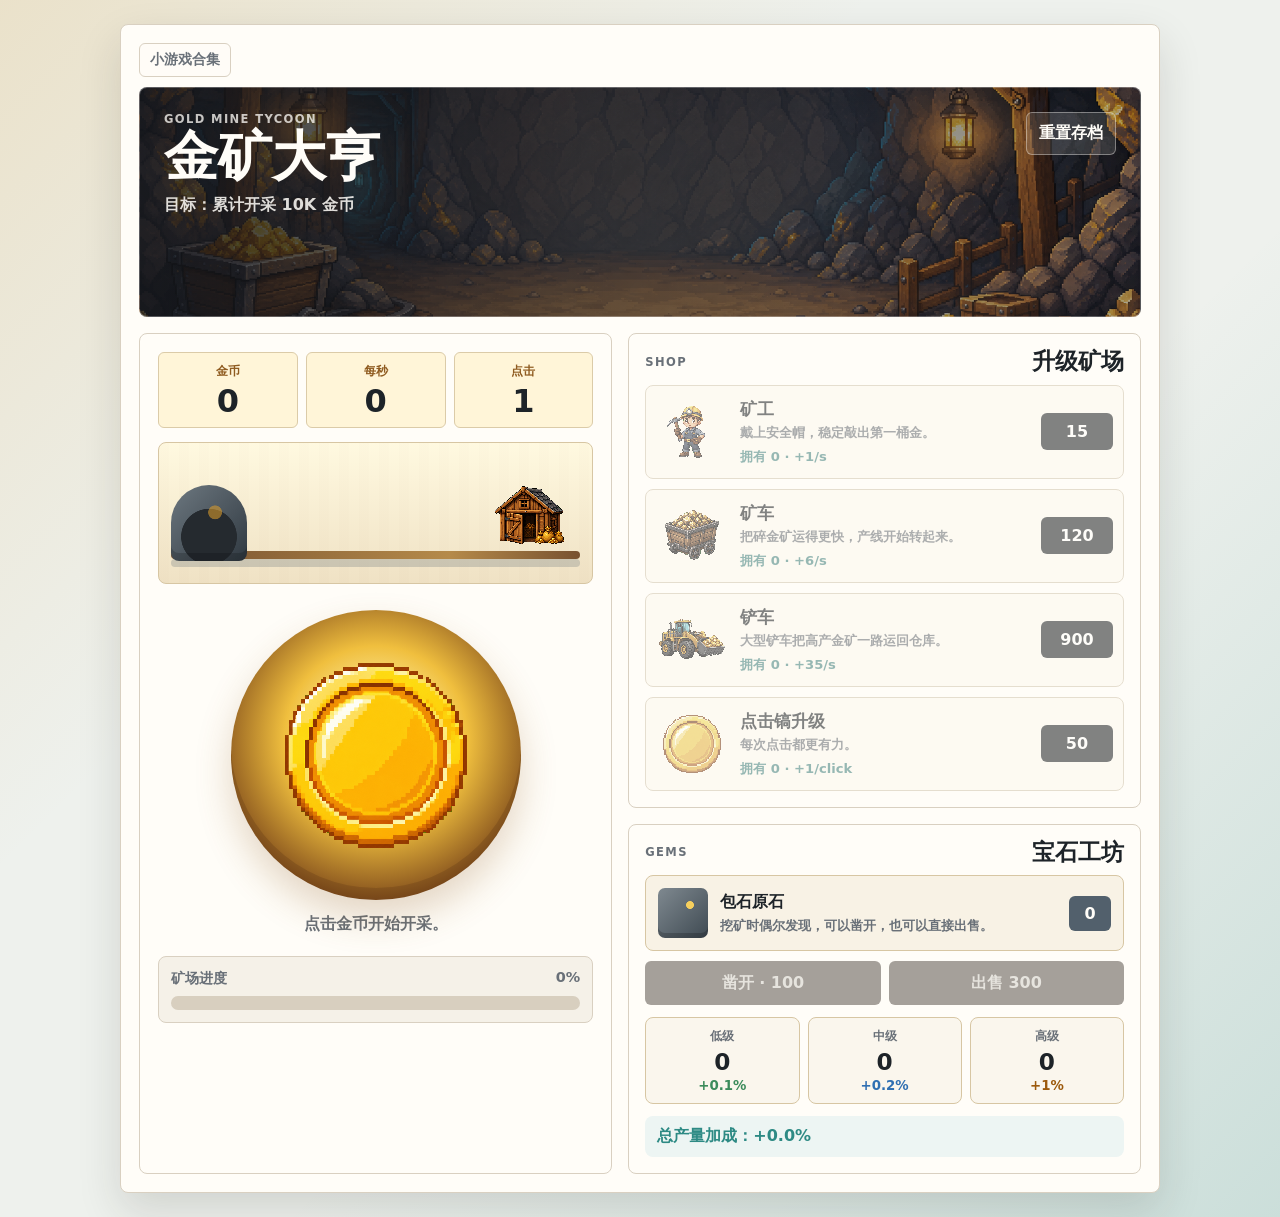
==== gold.html @ a0cbf76b "Prepare static mini games for Vercel deployment" ====
<!doctype html>
<html lang="zh-CN">
  <head>
    <meta charset="utf-8">
    <meta name="viewport" content="width=device-width, initial-scale=1">
    <title>金矿大亨</title>
    <link rel="stylesheet" href="styles.css">
  </head>
  <body class="gold-page">
    <main class="gold-app">
      <nav class="mini-nav gold-nav" aria-label="页面导航">
        <a href="index.html">小游戏合集</a>
      </nav>

      <section class="gold-hero" aria-label="金矿大亨">
        <div>
          <p class="eyebrow">GOLD MINE TYCOON</p>
          <h1>金矿大亨</h1>
          <p id="goalText" class="gold-goal">目标：累计开采 10,000 金币</p>
        </div>
        <button id="resetSave" class="reset-save" type="button">重置存档</button>
      </section>

      <section class="gold-layout">
        <section class="mine-panel" aria-label="开采区">
          <div class="resource-strip">
            <div class="resource">
              <span>金币</span>
              <strong id="goldAmount">0</strong>
            </div>
            <div class="resource">
              <span>每秒</span>
              <strong id="gpsAmount">0</strong>
            </div>
            <div class="resource">
              <span>点击</span>
              <strong id="clickPower">1</strong>
            </div>
          </div>

          <div class="mine-stage" aria-label="矿场运输动画">
            <div class="stage-cave" aria-hidden="true"></div>
            <div id="stageUnits" class="stage-units" aria-hidden="true"></div>
            <img class="stage-warehouse" src="assets/gold/warehouse.png" alt="">
          </div>

          <button id="coinButton" class="coin-button" type="button" aria-label="开采金币">
            <img src="assets/gold/gold-coin.png" alt="">
          </button>
          <p id="mineMessage" class="mine-message" role="status">点击金币开始开采。</p>

          <div class="progress-wrap" aria-label="目标进度">
            <div class="progress-label">
              <span>矿场进度</span>
              <strong id="progressText">0%</strong>
            </div>
            <div class="progress-track">
              <span id="progressBar"></span>
            </div>
          </div>
        </section>

        <aside class="side-panels">
          <section class="shop-panel" aria-label="商店">
            <div class="shop-heading">
              <p class="eyebrow">SHOP</p>
              <h2>升级矿场</h2>
            </div>
            <div id="shopList" class="shop-list"></div>
          </section>

          <section class="gem-panel" aria-label="宝石工坊">
            <div class="shop-heading">
              <p class="eyebrow">GEMS</p>
              <h2>宝石工坊</h2>
            </div>

            <div class="rough-row">
              <span class="rough-icon" aria-hidden="true"></span>
              <div>
                <strong>包石原石</strong>
                <small>挖矿时偶尔发现，可以凿开，也可以直接出售。</small>
              </div>
              <b id="roughStoneCount">0</b>
            </div>

            <div class="gem-actions">
              <button id="chiselStone" type="button">凿开 · <span id="chiselCost">100</span></button>
              <button id="sellStone" type="button">出售 300</button>
            </div>

            <div class="gem-stats">
              <div class="gem-stat low">
                <span>低级</span>
                <strong id="lowGemCount">0</strong>
                <small>+0.1%</small>
              </div>
              <div class="gem-stat mid">
                <span>中级</span>
                <strong id="midGemCount">0</strong>
                <small>+0.2%</small>
              </div>
              <div class="gem-stat high">
                <span>高级</span>
                <strong id="highGemCount">0</strong>
                <small>+1%</small>
              </div>
            </div>

            <p class="gem-bonus">总产量加成：<strong id="gemBonusText">+0%</strong></p>
          </section>
        </aside>
      </section>
    </main>

    <script src="gold.js"></script>
  </body>
</html>
---- styles.css ----
:root {
  color-scheme: light;
  --bg: #f4f1ea;
  --ink: #1d2328;
  --muted: #697078;
  --panel: #fffdf8;
  --line: #d9d0c1;
  --tile: #7e9f90;
  --tile-hover: #8fb4a3;
  --open: #ebe3d5;
  --accent: #d85542;
  --gold: #d99b2b;
  --gold-deep: #8f5b20;
  --stone: #52606c;
  --teal: #2d8a84;
  --wood: #7a4e2a;
  --shadow: 0 18px 44px rgba(38, 35, 29, 0.14);
}

* {
  box-sizing: border-box;
}

body {
  min-height: 100vh;
  margin: 0;
  display: grid;
  place-items: center;
  padding: 24px;
  background:
    linear-gradient(135deg, rgba(126, 159, 144, 0.18), transparent 34%),
    linear-gradient(315deg, rgba(216, 85, 66, 0.12), transparent 38%),
    var(--bg);
  color: var(--ink);
  font-family: Inter, "Segoe UI", system-ui, -apple-system, sans-serif;
}

a {
  color: inherit;
  text-decoration: none;
}

button {
  border: 0;
  border-radius: 6px;
  cursor: pointer;
  color: var(--ink);
  font: inherit;
  font-weight: 800;
}

button:disabled {
  cursor: not-allowed;
}

.home-shell,
.app,
.gold-app {
  border: 1px solid var(--line);
  border-radius: 8px;
  background: var(--panel);
  box-shadow: var(--shadow);
}

.home-shell {
  width: min(94vw, 880px);
  padding: 28px;
}

.home-hero {
  margin-bottom: 22px;
}

.home-copy {
  max-width: 560px;
  margin: 12px 0 0;
  color: var(--muted);
  font-weight: 700;
}

.game-grid {
  display: grid;
  grid-template-columns: repeat(2, minmax(0, 1fr));
  gap: 14px;
}

.game-card {
  display: flex;
  align-items: center;
  gap: 14px;
  min-height: 128px;
  padding: 18px;
  border: 1px solid var(--line);
  border-radius: 8px;
  background: #faf6ed;
  transition: transform 160ms ease, border-color 160ms ease, box-shadow 160ms ease;
}

.game-card:hover {
  transform: translateY(-2px);
  border-color: rgba(29, 35, 40, 0.34);
  box-shadow: 0 12px 28px rgba(38, 35, 29, 0.12);
}

.game-card strong {
  display: block;
  font-size: 1.35rem;
}

.game-card small {
  display: block;
  margin-top: 6px;
  color: var(--muted);
  font-weight: 700;
}

.game-mark {
  display: grid;
  place-items: center;
  width: 48px;
  height: 48px;
  border-radius: 8px;
  color: #fffdf8;
  font-size: 1.3rem;
  flex: 0 0 auto;
}

.mines-card .game-mark {
  background: var(--tile);
}

.gold-card .game-mark {
  background: var(--gold);
}

.app {
  width: min(94vw, 560px);
  padding: 22px;
}

.mini-nav {
  margin-bottom: 14px;
}

.mini-nav a {
  display: inline-flex;
  align-items: center;
  min-height: 34px;
  padding: 7px 10px;
  border: 1px solid var(--line);
  border-radius: 6px;
  color: var(--muted);
  font-size: 0.86rem;
  font-weight: 800;
  background: rgba(255, 253, 248, 0.78);
}

.topbar,
.controls,
.stats,
.levels {
  display: flex;
  align-items: center;
}

.topbar {
  justify-content: space-between;
  gap: 16px;
}

.eyebrow {
  margin: 0 0 4px;
  color: var(--muted);
  font-size: 0.72rem;
  font-weight: 800;
  letter-spacing: 0.12em;
}

h1,
h2 {
  margin: 0;
  line-height: 0.98;
}

h1 {
  font-size: clamp(2rem, 8vw, 3.4rem);
}

h2 {
  font-size: 1.45rem;
}

.stats {
  gap: 8px;
}

.stat {
  min-width: 72px;
  padding: 10px 12px;
  border: 1px solid var(--line);
  border-radius: 6px;
  text-align: center;
  background: #faf6ed;
}

.stat-label {
  display: block;
  color: var(--muted);
  font-size: 0.74rem;
  font-weight: 700;
}

.stat strong {
  display: block;
  margin-top: 3px;
  font-size: 1.42rem;
  line-height: 1;
  font-variant-numeric: tabular-nums;
}

.controls {
  justify-content: space-between;
  gap: 12px;
  margin-top: 18px;
}

.levels {
  gap: 6px;
  padding: 4px;
  border: 1px solid var(--line);
  border-radius: 8px;
  background: #f1eadf;
}

.level {
  min-width: 64px;
  padding: 9px 12px;
  background: transparent;
}

.level.is-active {
  background: var(--ink);
  color: #fffdf8;
}

.new-game {
  width: 46px;
  height: 46px;
  border: 1px solid var(--line);
  background: #fff9ed;
  font-size: 1.5rem;
  line-height: 1;
}

.message {
  min-height: 24px;
  margin: 16px 0 14px;
  color: var(--muted);
  font-weight: 700;
}

.board {
  --size: 9;
  display: grid;
  grid-template-columns: repeat(var(--size), minmax(0, 1fr));
  gap: 5px;
  width: 100%;
  aspect-ratio: 1;
  padding: 8px;
  border: 1px solid var(--line);
  border-radius: 8px;
  background: #d8cfbf;
  touch-action: manipulation;
}

.cell {
  display: grid;
  place-items: center;
  min-width: 0;
  aspect-ratio: 1;
  border-radius: 5px;
  background: var(--tile);
  box-shadow: inset 0 -3px rgba(0, 0, 0, 0.12);
  color: #fffdf8;
  font-size: clamp(0.78rem, 4.3vw, 1.45rem);
  font-weight: 900;
  line-height: 1;
  user-select: none;
}

.cell:hover {
  background: var(--tile-hover);
}

.cell.is-open {
  background: var(--open);
  box-shadow: inset 0 0 0 1px rgba(79, 66, 52, 0.12);
}

.cell.is-flagged {
  color: #fff7d7;
}

.cell.is-mine {
  background: var(--accent);
}

.cell[data-neighbor="1"] {
  color: #2f6fb2;
}

.cell[data-neighbor="2"] {
  color: #3b8b5b;
}

.cell[data-neighbor="3"] {
  color: #c43d32;
}

.cell[data-neighbor="4"],
.cell[data-neighbor="5"],
.cell[data-neighbor="6"],
.cell[data-neighbor="7"],
.cell[data-neighbor="8"] {
  color: #7a4ea3;
}

.gold-page {
  place-items: start center;
  background:
    linear-gradient(135deg, rgba(217, 155, 43, 0.18), transparent 35%),
    linear-gradient(315deg, rgba(45, 138, 132, 0.18), transparent 40%),
    #eef1ed;
}

.gold-app {
  width: min(96vw, 1040px);
  padding: 18px;
}

.gold-nav {
  position: relative;
  z-index: 2;
  margin-bottom: 10px;
}

.gold-hero {
  min-height: 230px;
  display: flex;
  align-items: flex-start;
  justify-content: space-between;
  gap: 18px;
  padding: 24px;
  border: 1px solid rgba(255, 255, 255, 0.28);
  border-radius: 8px;
  background:
    linear-gradient(90deg, rgba(22, 24, 28, 0.82), rgba(22, 24, 28, 0.34)),
    url("assets/gold/gold-mine-bg.png") center / cover;
  color: #fffdf8;
}

.gold-hero .eyebrow {
  color: rgba(255, 253, 248, 0.76);
}

.gold-goal {
  max-width: 420px;
  margin: 12px 0 0;
  color: rgba(255, 253, 248, 0.86);
  font-weight: 800;
}

.gold-goal.is-complete {
  color: #ffd86e;
}

.reset-save {
  flex: 0 0 auto;
  padding: 10px 12px;
  border: 1px solid rgba(255, 253, 248, 0.38);
  background: rgba(255, 253, 248, 0.13);
  color: #fffdf8;
}

.gold-layout {
  display: grid;
  grid-template-columns: minmax(0, 0.96fr) minmax(320px, 1.04fr);
  gap: 16px;
  margin-top: 16px;
}

.mine-panel,
.shop-panel {
  border: 1px solid var(--line);
  border-radius: 8px;
  background: #fffdf8;
}

.mine-panel {
  padding: 18px;
  text-align: center;
}

.resource-strip {
  display: grid;
  grid-template-columns: repeat(3, minmax(0, 1fr));
  gap: 8px;
}

.resource {
  min-width: 0;
  padding: 10px 8px;
  border: 1px solid #dbcba8;
  border-radius: 6px;
  background: #fff5d8;
}

.resource span {
  display: block;
  color: var(--gold-deep);
  font-size: 0.78rem;
  font-weight: 900;
}

.resource strong {
  display: block;
  margin-top: 5px;
  font-size: clamp(1.25rem, 4vw, 2rem);
  line-height: 1;
  font-variant-numeric: tabular-nums;
}

.mine-stage {
  position: relative;
  height: 142px;
  margin: 14px 0 8px;
  overflow: hidden;
  border: 1px solid #d7c6a3;
  border-radius: 8px;
  background:
    linear-gradient(180deg, rgba(255, 248, 220, 0.86), rgba(237, 221, 188, 0.86)),
    repeating-linear-gradient(90deg, rgba(122, 78, 42, 0.08) 0 10px, transparent 10px 20px);
}

.mine-stage::before {
  content: "";
  position: absolute;
  left: 12px;
  right: 12px;
  bottom: 24px;
  height: 8px;
  border-radius: 999px;
  background: linear-gradient(90deg, #785230, #b58a4a 68%, #785230);
  box-shadow: 0 8px 0 rgba(82, 96, 108, 0.24);
}

.stage-cave {
  position: absolute;
  left: 12px;
  bottom: 22px;
  width: 76px;
  height: 76px;
  border-radius: 50% 50% 8px 8px;
  background:
    radial-gradient(circle at 58% 36%, rgba(217, 155, 43, 0.58) 0 10%, transparent 11%),
    radial-gradient(circle at 50% 68%, #252a2f 0 43%, transparent 44%),
    linear-gradient(135deg, #6d7880, #303941);
  box-shadow: inset 0 -8px rgba(0, 0, 0, 0.18);
}

.stage-warehouse {
  position: absolute;
  right: 6px;
  bottom: 20px;
  width: 116px;
  height: 92px;
  object-fit: contain;
  image-rendering: pixelated;
  pointer-events: none;
  z-index: 2;
}

.stage-units {
  position: absolute;
  inset: 0;
  z-index: 3;
  pointer-events: none;
}

.stage-unit {
  --lane: 0;
  --delay: 0s;
  --duration: 8s;
  position: absolute;
  left: -78px;
  bottom: calc(30px + var(--lane) * 18px);
  width: 58px;
  height: 58px;
  object-fit: contain;
  image-rendering: pixelated;
  animation: carry-gold var(--duration) linear infinite;
  animation-delay: var(--delay);
}

.stage-unit.cart {
  width: 72px;
  height: 58px;
  bottom: calc(24px + var(--lane) * 18px);
}

.stage-unit.loader {
  width: 92px;
  height: 72px;
  bottom: calc(18px + var(--lane) * 18px);
}

@keyframes carry-gold {
  0% {
    transform: translateX(0) translateY(0);
    opacity: 0;
  }
  8% {
    opacity: 1;
  }
  50% {
    transform: translateX(calc(min(96vw, 1040px) * 0.28)) translateY(-4px);
  }
  88% {
    opacity: 1;
  }
  100% {
    transform: translateX(410px) translateY(0);
    opacity: 0;
  }
}

.coin-button {
  position: relative;
  width: min(78vw, 290px);
  aspect-ratio: 1;
  margin: 26px auto 14px;
  display: grid;
  place-items: center;
  border-radius: 50%;
  background: radial-gradient(circle at 50% 44%, #fff7b9 0 12%, #f0bf3e 42%, #84501d 74%);
  box-shadow:
    inset 0 -12px rgba(78, 44, 17, 0.22),
    0 18px 36px rgba(143, 91, 32, 0.24);
  transition: transform 100ms ease;
}

.coin-button:hover {
  transform: translateY(-2px);
}

.coin-button:active,
.coin-button.is-popping {
  transform: scale(0.96);
}

.coin-button img {
  width: 82%;
  height: 82%;
  object-fit: contain;
  image-rendering: pixelated;
  pointer-events: none;
}

.click-burst {
  position: absolute;
  left: 50%;
  top: 16%;
  translate: -50% 0;
  z-index: 4;
  color: #fff8c9;
  text-shadow: 0 2px 0 #8f5b20, 0 0 12px rgba(217, 155, 43, 0.65);
  font-size: clamp(1.1rem, 5vw, 1.7rem);
  font-weight: 1000;
  pointer-events: none;
  animation: float-score 720ms ease-out forwards;
}

.nugget-particle {
  --x: 0px;
  --y: -72px;
  position: absolute;
  left: 50%;
  top: 48%;
  width: 24px;
  height: 24px;
  z-index: 3;
  object-fit: contain;
  image-rendering: pixelated;
  pointer-events: none;
  animation: nugget-pop 760ms ease-out forwards;
}

@keyframes float-score {
  from {
    opacity: 0;
    transform: translateY(8px) scale(0.84);
  }
  20% {
    opacity: 1;
  }
  to {
    opacity: 0;
    transform: translateY(-54px) scale(1.05);
  }
}

@keyframes nugget-pop {
  from {
    opacity: 1;
    transform: translate(-50%, -50%) scale(0.55) rotate(0deg);
  }
  to {
    opacity: 0;
    transform: translate(calc(-50% + var(--x)), calc(-50% + var(--y))) scale(1.08) rotate(130deg);
  }
}

.mine-message {
  min-height: 24px;
  margin: 0 0 18px;
  color: var(--muted);
  font-weight: 900;
}

.progress-wrap {
  padding: 12px;
  border: 1px solid var(--line);
  border-radius: 8px;
  background: #f5f1e8;
}

.progress-label {
  display: flex;
  justify-content: space-between;
  gap: 10px;
  margin-bottom: 8px;
  color: var(--muted);
  font-size: 0.9rem;
  font-weight: 900;
}

.progress-track {
  height: 14px;
  overflow: hidden;
  border-radius: 999px;
  background: #d8cfbf;
}

.progress-track span {
  display: block;
  width: 0%;
  height: 100%;
  border-radius: inherit;
  background: linear-gradient(90deg, var(--teal), var(--gold));
  transition: width 180ms ease;
}

.side-panels {
  display: grid;
  gap: 16px;
}

.shop-panel,
.gem-panel {
  padding: 16px;
}

.shop-heading {
  display: flex;
  justify-content: space-between;
  align-items: end;
  gap: 10px;
  margin-bottom: 12px;
}

.shop-list {
  display: grid;
  gap: 10px;
}

.shop-card {
  display: grid;
  grid-template-columns: 72px minmax(0, 1fr) auto;
  align-items: center;
  gap: 12px;
  width: 100%;
  min-height: 92px;
  padding: 10px;
  border: 1px solid #d7c6a3;
  border-radius: 8px;
  background: #fff8e8;
  text-align: left;
  transition: transform 140ms ease, border-color 140ms ease, background 140ms ease;
}

.shop-card:not(:disabled):hover {
  transform: translateY(-1px);
  border-color: var(--gold);
  background: #fff2cf;
}

.shop-card:disabled {
  opacity: 0.56;
  filter: grayscale(0.35);
}

.shop-card img {
  width: 72px;
  height: 72px;
  object-fit: contain;
  image-rendering: pixelated;
}

.shop-copy {
  min-width: 0;
}

.shop-copy strong,
.shop-copy small,
.shop-copy em {
  display: block;
}

.shop-copy strong {
  font-size: 1.05rem;
}

.shop-copy small {
  margin-top: 3px;
  color: var(--muted);
  font-weight: 700;
}

.shop-copy em {
  margin-top: 6px;
  color: var(--teal);
  font-size: 0.82rem;
  font-style: normal;
  font-weight: 900;
}

.shop-cost {
  min-width: 72px;
  padding: 9px 10px;
  border-radius: 6px;
  background: var(--ink);
  color: #fffdf8;
  text-align: center;
  font-variant-numeric: tabular-nums;
}

.gem-panel {
  border: 1px solid var(--line);
  border-radius: 8px;
  background: #fffdf8;
}

.rough-row {
  display: grid;
  grid-template-columns: 50px minmax(0, 1fr) auto;
  align-items: center;
  gap: 12px;
  padding: 12px;
  border: 1px solid #d7c6a3;
  border-radius: 8px;
  background: #f8f2e5;
}

.rough-icon {
  width: 50px;
  aspect-ratio: 1;
  border-radius: 7px;
  background:
    radial-gradient(circle at 64% 34%, #f6cf5d 0 8%, transparent 9%),
    linear-gradient(135deg, #7f8990, #3f4a52);
  box-shadow: inset 0 -5px rgba(0, 0, 0, 0.2);
}

.rough-row strong,
.rough-row small {
  display: block;
}

.rough-row small {
  margin-top: 4px;
  color: var(--muted);
  font-weight: 700;
}

.rough-row b {
  min-width: 42px;
  padding: 8px 10px;
  border-radius: 6px;
  background: var(--stone);
  color: #fffdf8;
  text-align: center;
  font-variant-numeric: tabular-nums;
}

.gem-actions {
  display: grid;
  grid-template-columns: repeat(2, minmax(0, 1fr));
  gap: 8px;
  margin-top: 10px;
}

.gem-actions button {
  min-height: 44px;
  padding: 10px;
  background: var(--ink);
  color: #fffdf8;
}

.gem-actions button:nth-child(2) {
  background: var(--gold-deep);
}

.gem-actions button:disabled {
  background: #a5a09a;
  color: rgba(255, 253, 248, 0.72);
}

.gem-stats {
  display: grid;
  grid-template-columns: repeat(3, minmax(0, 1fr));
  gap: 8px;
  margin-top: 12px;
}

.gem-stat {
  min-width: 0;
  padding: 10px 8px;
  border-radius: 8px;
  text-align: center;
  border: 1px solid #d7c6a3;
  background: #faf6ed;
}

.gem-stat span,
.gem-stat strong,
.gem-stat small {
  display: block;
}

.gem-stat span {
  color: var(--muted);
  font-size: 0.78rem;
  font-weight: 900;
}

.gem-stat strong {
  margin-top: 5px;
  font-size: 1.45rem;
  line-height: 1;
  font-variant-numeric: tabular-nums;
}

.gem-stat small {
  margin-top: 4px;
  font-weight: 900;
}

.gem-stat.low small {
  color: #3b8b5b;
}

.gem-stat.mid small {
  color: #2f6fb2;
}

.gem-stat.high small {
  color: #9c5a0d;
}

.gem-bonus {
  margin: 12px 0 0;
  padding: 10px 12px;
  border-radius: 8px;
  background: #edf5f3;
  color: var(--teal);
  font-weight: 900;
}

@media (max-width: 760px) {
  body {
    padding: 12px;
  }

  .home-shell,
  .app,
  .gold-app {
    padding: 16px;
  }

  .game-grid,
  .gold-layout {
    grid-template-columns: 1fr;
  }

  .game-card {
    min-height: 104px;
  }

  .topbar {
    align-items: flex-start;
  }

  .stats {
    flex-direction: column;
  }

  .stat {
    min-width: 64px;
    padding: 8px 10px;
  }

  .controls {
    align-items: stretch;
  }

  .levels {
    flex: 1;
  }

  .level {
    min-width: 0;
    flex: 1;
    padding-inline: 6px;
  }

  .board {
    gap: 4px;
    padding: 6px;
  }

  .mine-stage {
    height: 112px;
  }

  .stage-cave {
    width: 58px;
    height: 58px;
  }

  .stage-warehouse {
    width: 86px;
    height: 72px;
  }

  .stage-unit {
    width: 46px;
    height: 46px;
  }

  .stage-unit.cart {
    width: 58px;
    height: 46px;
  }

  .stage-unit.loader {
    width: 72px;
    height: 56px;
  }

  @keyframes carry-gold {
    0% {
      transform: translateX(0) translateY(0);
      opacity: 0;
    }
    8% {
      opacity: 1;
    }
    88% {
      opacity: 1;
    }
    100% {
      transform: translateX(74vw) translateY(0);
      opacity: 0;
    }
  }

  .gold-hero {
    min-height: 260px;
    flex-direction: column;
    justify-content: space-between;
    padding: 18px;
  }

  .reset-save {
    align-self: flex-start;
  }

  .shop-card {
    grid-template-columns: 58px minmax(0, 1fr);
  }

  .shop-card img {
    width: 58px;
    height: 58px;
  }

  .shop-cost {
    grid-column: 2;
    justify-self: start;
    min-width: 92px;
  }
}

@media (prefers-reduced-motion: reduce) {
  .stage-unit {
    animation: none;
    opacity: 1;
    transform: translateX(145px);
  }

  .coin-button,
  .shop-card,
  .game-card,
  .progress-track span {
    transition: none;
  }

  .click-burst,
  .nugget-particle {
    animation-duration: 1ms;
  }
}
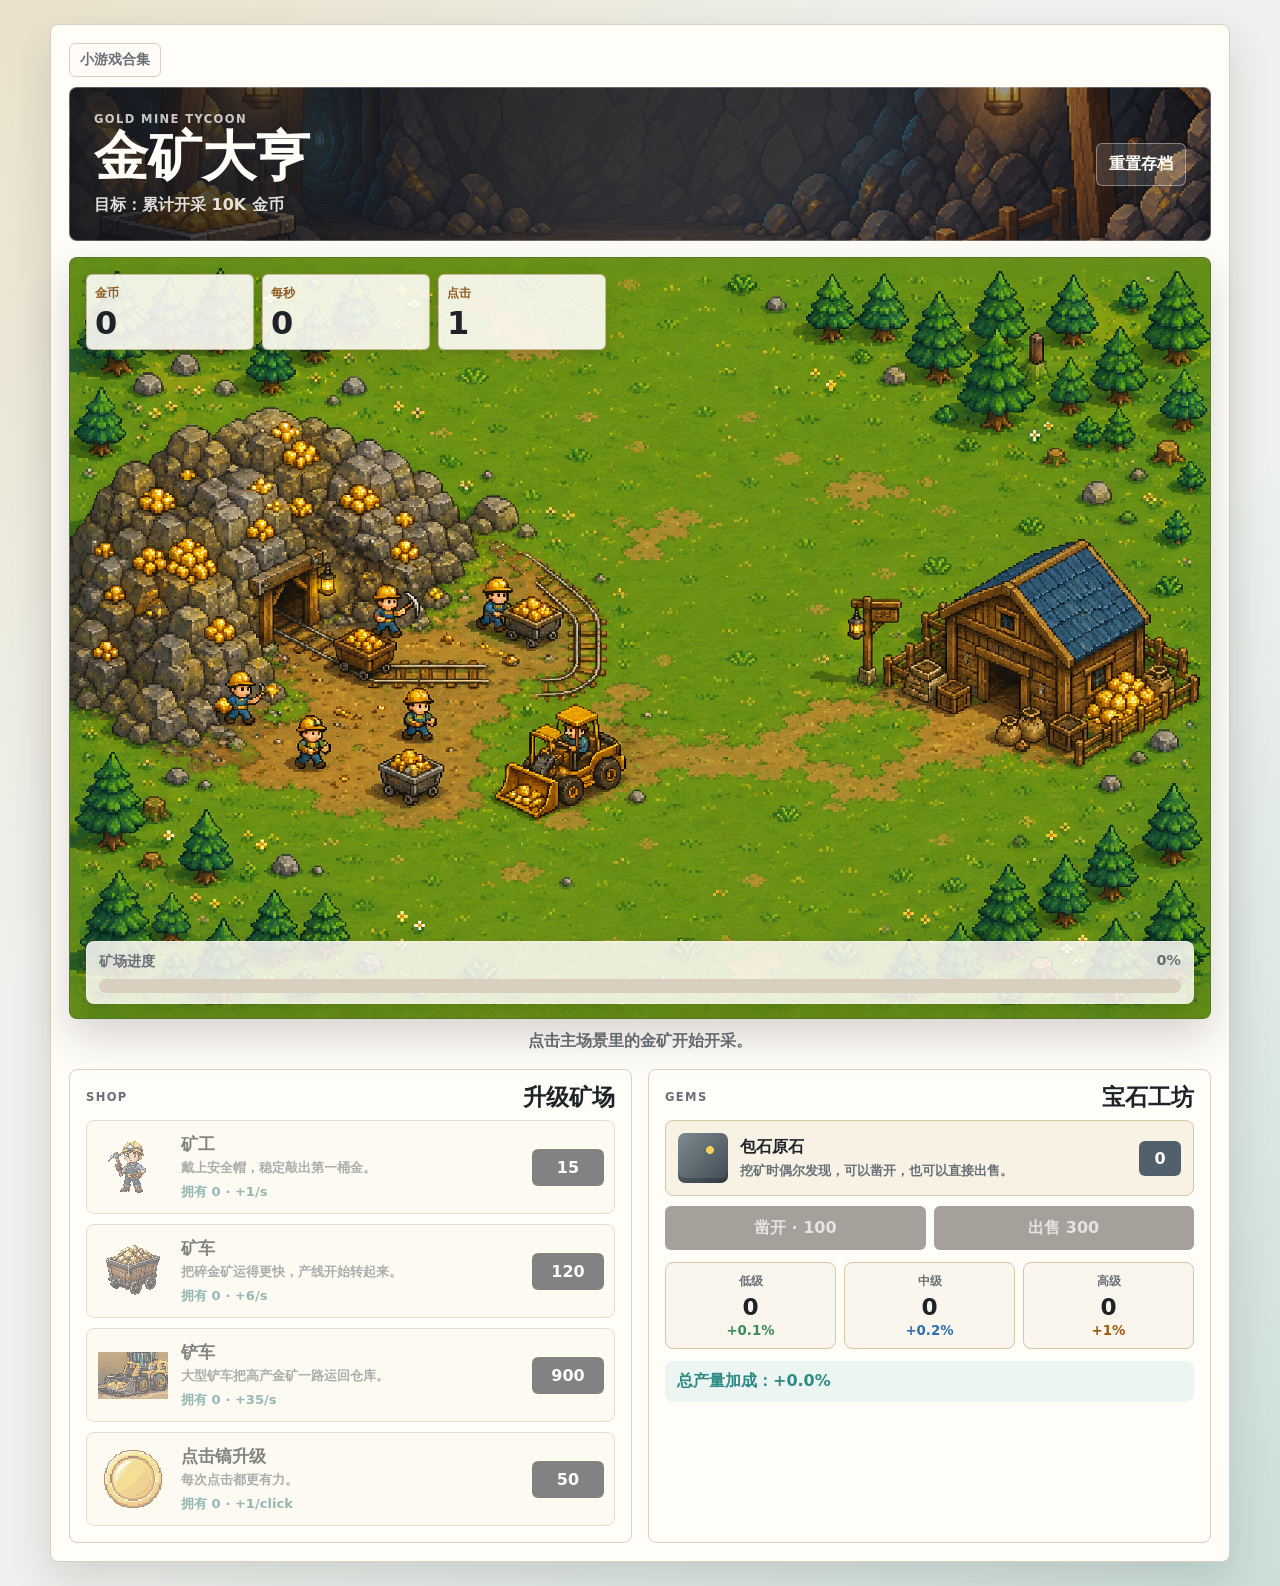
==== commit 8752b9e3: "Upgrade gold mine scene art" ====
--- a/gold.html
+++ b/gold.html
@@ -12,7 +12,7 @@
         <a href="index.html">小游戏合集</a>
       </nav>
 
-      <section class="gold-hero" aria-label="金矿大亨">
+      <section class="gold-hero compact-hero" aria-label="金矿大亨">
         <div>
           <p class="eyebrow">GOLD MINE TYCOON</p>
           <h1>金矿大亨</h1>
@@ -21,95 +21,90 @@
         <button id="resetSave" class="reset-save" type="button">重置存档</button>
       </section>
 
-      <section class="gold-layout">
-        <section class="mine-panel" aria-label="开采区">
-          <div class="resource-strip">
-            <div class="resource">
-              <span>金币</span>
-              <strong id="goldAmount">0</strong>
+      <section class="scene-panel" aria-label="金矿开采主场景">
+        <img class="scene-bg" src="assets/gold_new/main.png" alt="">
+
+        <div class="scene-hud" aria-label="资源状态">
+          <div class="resource">
+            <span>金币</span>
+            <strong id="goldAmount">0</strong>
+          </div>
+          <div class="resource">
+            <span>每秒</span>
+            <strong id="gpsAmount">0</strong>
+          </div>
+          <div class="resource">
+            <span>点击</span>
+            <strong id="clickPower">1</strong>
+          </div>
+        </div>
+
+        <button id="sceneMineButton" class="scene-mine-button" type="button" aria-label="点击金矿采矿"></button>
+        <div id="sceneActors" class="scene-actors" aria-hidden="true"></div>
+        <div id="sceneEffects" class="scene-effects" aria-hidden="true"></div>
+
+        <div class="scene-progress" aria-label="目标进度">
+          <div class="progress-label">
+            <span>矿场进度</span>
+            <strong id="progressText">0%</strong>
+          </div>
+          <div class="progress-track">
+            <span id="progressBar"></span>
+          </div>
+        </div>
+      </section>
+
+      <p id="mineMessage" class="mine-message scene-message" role="status">点击主场景里的金矿开始开采。</p>
+
+      <section class="bottom-panels">
+        <section class="shop-panel" aria-label="商店">
+          <div class="shop-heading">
+            <p class="eyebrow">SHOP</p>
+            <h2>升级矿场</h2>
+          </div>
+          <div id="shopList" class="shop-list"></div>
+        </section>
+
+        <section class="gem-panel" aria-label="宝石工坊">
+          <div class="shop-heading">
+            <p class="eyebrow">GEMS</p>
+            <h2>宝石工坊</h2>
+          </div>
+
+          <div class="rough-row">
+            <span class="rough-icon" aria-hidden="true"></span>
+            <div>
+              <strong>包石原石</strong>
+              <small>挖矿时偶尔发现，可以凿开，也可以直接出售。</small>
             </div>
-            <div class="resource">
-              <span>每秒</span>
-              <strong id="gpsAmount">0</strong>
+            <b id="roughStoneCount">0</b>
+          </div>
+
+          <div class="gem-actions">
+            <button id="chiselStone" type="button">凿开 · <span id="chiselCost">100</span></button>
+            <button id="sellStone" type="button">出售 300</button>
+          </div>
+
+          <div class="gem-stats">
+            <div class="gem-stat low">
+              <span>低级</span>
+              <strong id="lowGemCount">0</strong>
+              <small>+0.1%</small>
             </div>
-            <div class="resource">
-              <span>点击</span>
-              <strong id="clickPower">1</strong>
+            <div class="gem-stat mid">
+              <span>中级</span>
+              <strong id="midGemCount">0</strong>
+              <small>+0.2%</small>
+            </div>
+            <div class="gem-stat high">
+              <span>高级</span>
+              <strong id="highGemCount">0</strong>
+              <small>+1%</small>
             </div>
           </div>
 
-          <div class="mine-stage" aria-label="矿场运输动画">
-            <div class="stage-cave" aria-hidden="true"></div>
-            <div id="stageUnits" class="stage-units" aria-hidden="true"></div>
-            <img class="stage-warehouse" src="assets/gold/warehouse.png" alt="">
-          </div>
-
-          <button id="coinButton" class="coin-button" type="button" aria-label="开采金币">
-            <img src="assets/gold/gold-coin.png" alt="">
-          </button>
-          <p id="mineMessage" class="mine-message" role="status">点击金币开始开采。</p>
-
-          <div class="progress-wrap" aria-label="目标进度">
-            <div class="progress-label">
-              <span>矿场进度</span>
-              <strong id="progressText">0%</strong>
-            </div>
-            <div class="progress-track">
-              <span id="progressBar"></span>
-            </div>
-          </div>
+          <p class="gem-bonus">总产量加成：<strong id="gemBonusText">+0%</strong></p>
         </section>
-
-        <aside class="side-panels">
-          <section class="shop-panel" aria-label="商店">
-            <div class="shop-heading">
-              <p class="eyebrow">SHOP</p>
-              <h2>升级矿场</h2>
-            </div>
-            <div id="shopList" class="shop-list"></div>
-          </section>
-
-          <section class="gem-panel" aria-label="宝石工坊">
-            <div class="shop-heading">
-              <p class="eyebrow">GEMS</p>
-              <h2>宝石工坊</h2>
-            </div>
-
-            <div class="rough-row">
-              <span class="rough-icon" aria-hidden="true"></span>
-              <div>
-                <strong>包石原石</strong>
-                <small>挖矿时偶尔发现，可以凿开，也可以直接出售。</small>
-              </div>
-              <b id="roughStoneCount">0</b>
-            </div>
-
-            <div class="gem-actions">
-              <button id="chiselStone" type="button">凿开 · <span id="chiselCost">100</span></button>
-              <button id="sellStone" type="button">出售 300</button>
-            </div>
-
-            <div class="gem-stats">
-              <div class="gem-stat low">
-                <span>低级</span>
-                <strong id="lowGemCount">0</strong>
-                <small>+0.1%</small>
-              </div>
-              <div class="gem-stat mid">
-                <span>中级</span>
-                <strong id="midGemCount">0</strong>
-                <small>+0.2%</small>
-              </div>
-              <div class="gem-stat high">
-                <span>高级</span>
-                <strong id="highGemCount">0</strong>
-                <small>+1%</small>
-              </div>
-            </div>
-
-            <p class="gem-bonus">总产量加成：<strong id="gemBonusText">+0%</strong></p>
-          </section>
-        </aside>
       </section>
     </main>
 
--- a/styles.css
+++ b/styles.css
@@ -1030,3 +1030,455 @@
     animation-duration: 1ms;
   }
 }
+
+/* Gold mine scene v2 */
+.gold-app {
+  width: min(96vw, 1180px);
+}
+
+.compact-hero {
+  min-height: 154px;
+  align-items: center;
+}
+
+.scene-panel {
+  position: relative;
+  width: 100%;
+  aspect-ratio: 3 / 2;
+  margin-top: 16px;
+  overflow: hidden;
+  border: 1px solid rgba(29, 35, 40, 0.22);
+  border-radius: 8px;
+  background: #668f32;
+  box-shadow: 0 18px 42px rgba(38, 35, 29, 0.18);
+  isolation: isolate;
+}
+
+.scene-bg {
+  position: absolute;
+  inset: 0;
+  width: 100%;
+  height: 100%;
+  object-fit: cover;
+  image-rendering: pixelated;
+  user-select: none;
+  pointer-events: none;
+}
+
+.scene-hud {
+  position: absolute;
+  z-index: 8;
+  left: 16px;
+  top: 16px;
+  display: grid;
+  grid-template-columns: repeat(3, minmax(86px, 1fr));
+  gap: 8px;
+  width: min(520px, calc(100% - 32px));
+}
+
+.scene-hud .resource {
+  background: rgba(255, 253, 248, 0.9);
+  border-color: rgba(122, 78, 42, 0.35);
+  box-shadow: 0 8px 20px rgba(38, 35, 29, 0.14);
+}
+
+.scene-mine-button {
+  position: absolute;
+  z-index: 10;
+  left: 3.2%;
+  top: 20.8%;
+  width: 33%;
+  height: 42%;
+  border-radius: 48% 42% 34% 40%;
+  background: transparent;
+  cursor: pointer;
+}
+
+.scene-mine-button:focus-visible {
+  outline: 3px solid rgba(255, 216, 110, 0.95);
+  outline-offset: 3px;
+}
+
+.scene-actors,
+.scene-effects {
+  position: absolute;
+  inset: 0;
+  z-index: 6;
+  pointer-events: none;
+}
+
+.scene-effects {
+  z-index: 12;
+}
+
+.scene-progress {
+  position: absolute;
+  z-index: 8;
+  left: 16px;
+  right: 16px;
+  bottom: 14px;
+  padding: 10px 12px;
+  border: 1px solid rgba(255, 253, 248, 0.34);
+  border-radius: 8px;
+  background: rgba(255, 253, 248, 0.86);
+  box-shadow: 0 8px 20px rgba(38, 35, 29, 0.14);
+}
+
+.scene-message {
+  margin: 12px 0;
+  text-align: center;
+}
+
+.scene-actor {
+  --delay: 0s;
+  --lane: 0;
+  position: absolute;
+  left: 0;
+  top: 0;
+  width: 7%;
+  aspect-ratio: 1;
+  transform-origin: 50% 100%;
+  animation-delay: var(--delay);
+  animation-timing-function: linear;
+  animation-iteration-count: infinite;
+  will-change: transform, opacity;
+}
+
+.actor-sprite {
+  width: 100%;
+  height: 100%;
+  object-fit: contain;
+  image-rendering: pixelated;
+  filter: drop-shadow(0 6px 3px rgba(38, 35, 29, 0.28));
+  animation: actor-step 620ms ease-in-out infinite;
+}
+
+.actor-miner {
+  width: 6.6%;
+  animation-name: miner-route;
+  animation-duration: 12s;
+}
+
+.actor-cart {
+  width: 9.2%;
+  animation-name: cart-route;
+  animation-duration: 13.5s;
+}
+
+.actor-loader {
+  width: 11.8%;
+  animation-name: loader-route;
+  animation-duration: 15s;
+}
+
+.actor-cart .actor-sprite,
+.actor-loader .actor-sprite {
+  animation-name: vehicle-bob;
+  animation-duration: 780ms;
+}
+
+@keyframes actor-step {
+  0%,
+  100% {
+    transform: translateY(0) rotate(-1deg);
+  }
+  50% {
+    transform: translateY(-4%) rotate(1deg);
+  }
+}
+
+@keyframes vehicle-bob {
+  0%,
+  100% {
+    transform: translateY(0) rotate(-0.5deg);
+  }
+  50% {
+    transform: translateY(-2.5%) rotate(0.7deg);
+  }
+}
+
+@keyframes miner-route {
+  0% {
+    left: 18%;
+    top: 48%;
+    opacity: 0;
+    transform: scale(0.92);
+  }
+  6%,
+  18% {
+    left: 21%;
+    top: 51%;
+    opacity: 1;
+    transform: scale(0.94) rotate(-3deg);
+  }
+  22% {
+    left: 25%;
+    top: 54%;
+    transform: scale(0.96);
+  }
+  45% {
+    left: 44%;
+    top: 62%;
+    transform: scale(1);
+  }
+  62%,
+  70% {
+    left: 70%;
+    top: 54%;
+    opacity: 1;
+    transform: scale(0.95);
+  }
+  78% {
+    left: 48%;
+    top: 61%;
+    transform: scale(0.98) scaleX(-1);
+  }
+  94% {
+    left: 22%;
+    top: 53%;
+    opacity: 1;
+    transform: scale(0.94) scaleX(-1);
+  }
+  100% {
+    left: 18%;
+    top: 48%;
+    opacity: 0;
+    transform: scale(0.92) scaleX(-1);
+  }
+}
+
+@keyframes cart-route {
+  0% {
+    left: 17%;
+    top: 55%;
+    opacity: 0;
+    transform: scale(0.94);
+  }
+  8%,
+  18% {
+    left: 22%;
+    top: 57%;
+    opacity: 1;
+    transform: scale(0.96);
+  }
+  42% {
+    left: 42%;
+    top: 66%;
+    transform: scale(1);
+  }
+  67%,
+  75% {
+    left: 68%;
+    top: 58%;
+    opacity: 1;
+    transform: scale(0.96);
+  }
+  82% {
+    left: 47%;
+    top: 65%;
+    transform: scale(0.98) scaleX(-1);
+  }
+  96% {
+    left: 23%;
+    top: 58%;
+    opacity: 1;
+    transform: scale(0.96) scaleX(-1);
+  }
+  100% {
+    left: 17%;
+    top: 55%;
+    opacity: 0;
+    transform: scale(0.94) scaleX(-1);
+  }
+}
+
+@keyframes loader-route {
+  0% {
+    left: 35%;
+    top: 65%;
+    opacity: 0;
+    transform: scale(0.95);
+  }
+  10%,
+  20% {
+    left: 38%;
+    top: 65%;
+    opacity: 1;
+    transform: scale(0.96);
+  }
+  48% {
+    left: 52%;
+    top: 68%;
+    transform: scale(1);
+  }
+  70%,
+  78% {
+    left: 68%;
+    top: 61%;
+    opacity: 1;
+    transform: scale(0.96);
+  }
+  86% {
+    left: 53%;
+    top: 68%;
+    transform: scale(1) scaleX(-1);
+  }
+  96% {
+    left: 39%;
+    top: 66%;
+    opacity: 1;
+    transform: scale(0.96) scaleX(-1);
+  }
+  100% {
+    left: 35%;
+    top: 65%;
+    opacity: 0;
+    transform: scale(0.95) scaleX(-1);
+  }
+}
+
+.scene-score-burst {
+  position: absolute;
+  left: 22%;
+  top: 32%;
+  color: #fff8c9;
+  text-shadow: 0 2px 0 #8f5b20, 0 0 12px rgba(217, 155, 43, 0.65);
+  font-size: clamp(1rem, 3.6vw, 1.7rem);
+  font-weight: 1000;
+  animation: scene-score 780ms ease-out forwards;
+}
+
+.scene-gold-particle {
+  --x: 0px;
+  --y: -50px;
+  position: absolute;
+  left: 22%;
+  top: 38%;
+  width: clamp(18px, 3.2vw, 32px);
+  height: clamp(18px, 3.2vw, 32px);
+  object-fit: contain;
+  image-rendering: pixelated;
+  animation: scene-particle 760ms ease-out forwards;
+}
+
+@keyframes scene-score {
+  0% {
+    opacity: 0;
+    transform: translateY(10px) scale(0.86);
+  }
+  20% {
+    opacity: 1;
+  }
+  100% {
+    opacity: 0;
+    transform: translateY(-58px) scale(1.05);
+  }
+}
+
+@keyframes scene-particle {
+  0% {
+    opacity: 1;
+    transform: translate(-50%, -50%) scale(0.55) rotate(0deg);
+  }
+  100% {
+    opacity: 0;
+    transform: translate(calc(-50% + var(--x)), calc(-50% + var(--y))) scale(1.08) rotate(130deg);
+  }
+}
+
+.bottom-panels {
+  display: grid;
+  grid-template-columns: minmax(0, 1fr) minmax(0, 1fr);
+  align-items: stretch;
+  gap: 16px;
+  margin-top: 14px;
+}
+
+.bottom-panels .shop-panel,
+.bottom-panels .gem-panel {
+  min-height: 100%;
+}
+
+@media (max-width: 760px) {
+  .compact-hero {
+    min-height: 210px;
+  }
+
+  .scene-hud {
+    left: 8px;
+    right: 8px;
+    top: 8px;
+    width: auto;
+    grid-template-columns: repeat(3, minmax(0, 1fr));
+    gap: 5px;
+  }
+
+  .scene-hud .resource {
+    padding: 7px 5px;
+  }
+
+  .scene-hud .resource strong {
+    font-size: 1rem;
+  }
+
+  .scene-progress {
+    left: 8px;
+    right: 8px;
+    bottom: 8px;
+    padding: 8px;
+  }
+
+  .scene-mine-button {
+    left: 1%;
+    top: 21%;
+    width: 39%;
+    height: 43%;
+  }
+
+  .scene-actor {
+    width: 8.8%;
+  }
+
+  .actor-cart {
+    width: 11%;
+  }
+
+  .actor-loader {
+    width: 14%;
+  }
+
+  .bottom-panels {
+    grid-template-columns: 1fr;
+  }
+}
+
+@media (prefers-reduced-motion: reduce) {
+  .scene-actor,
+  .actor-sprite {
+    animation: none;
+    opacity: 1;
+  }
+
+  .actor-miner {
+    left: 34%;
+    top: 60%;
+    transform: scale(0.96);
+  }
+
+  .actor-cart {
+    left: 44%;
+    top: 66%;
+    transform: scale(0.98);
+  }
+
+  .actor-loader {
+    left: 54%;
+    top: 68%;
+    transform: scale(1);
+  }
+
+  .scene-score-burst,
+  .scene-gold-particle {
+    animation-duration: 1ms;
+  }
+}
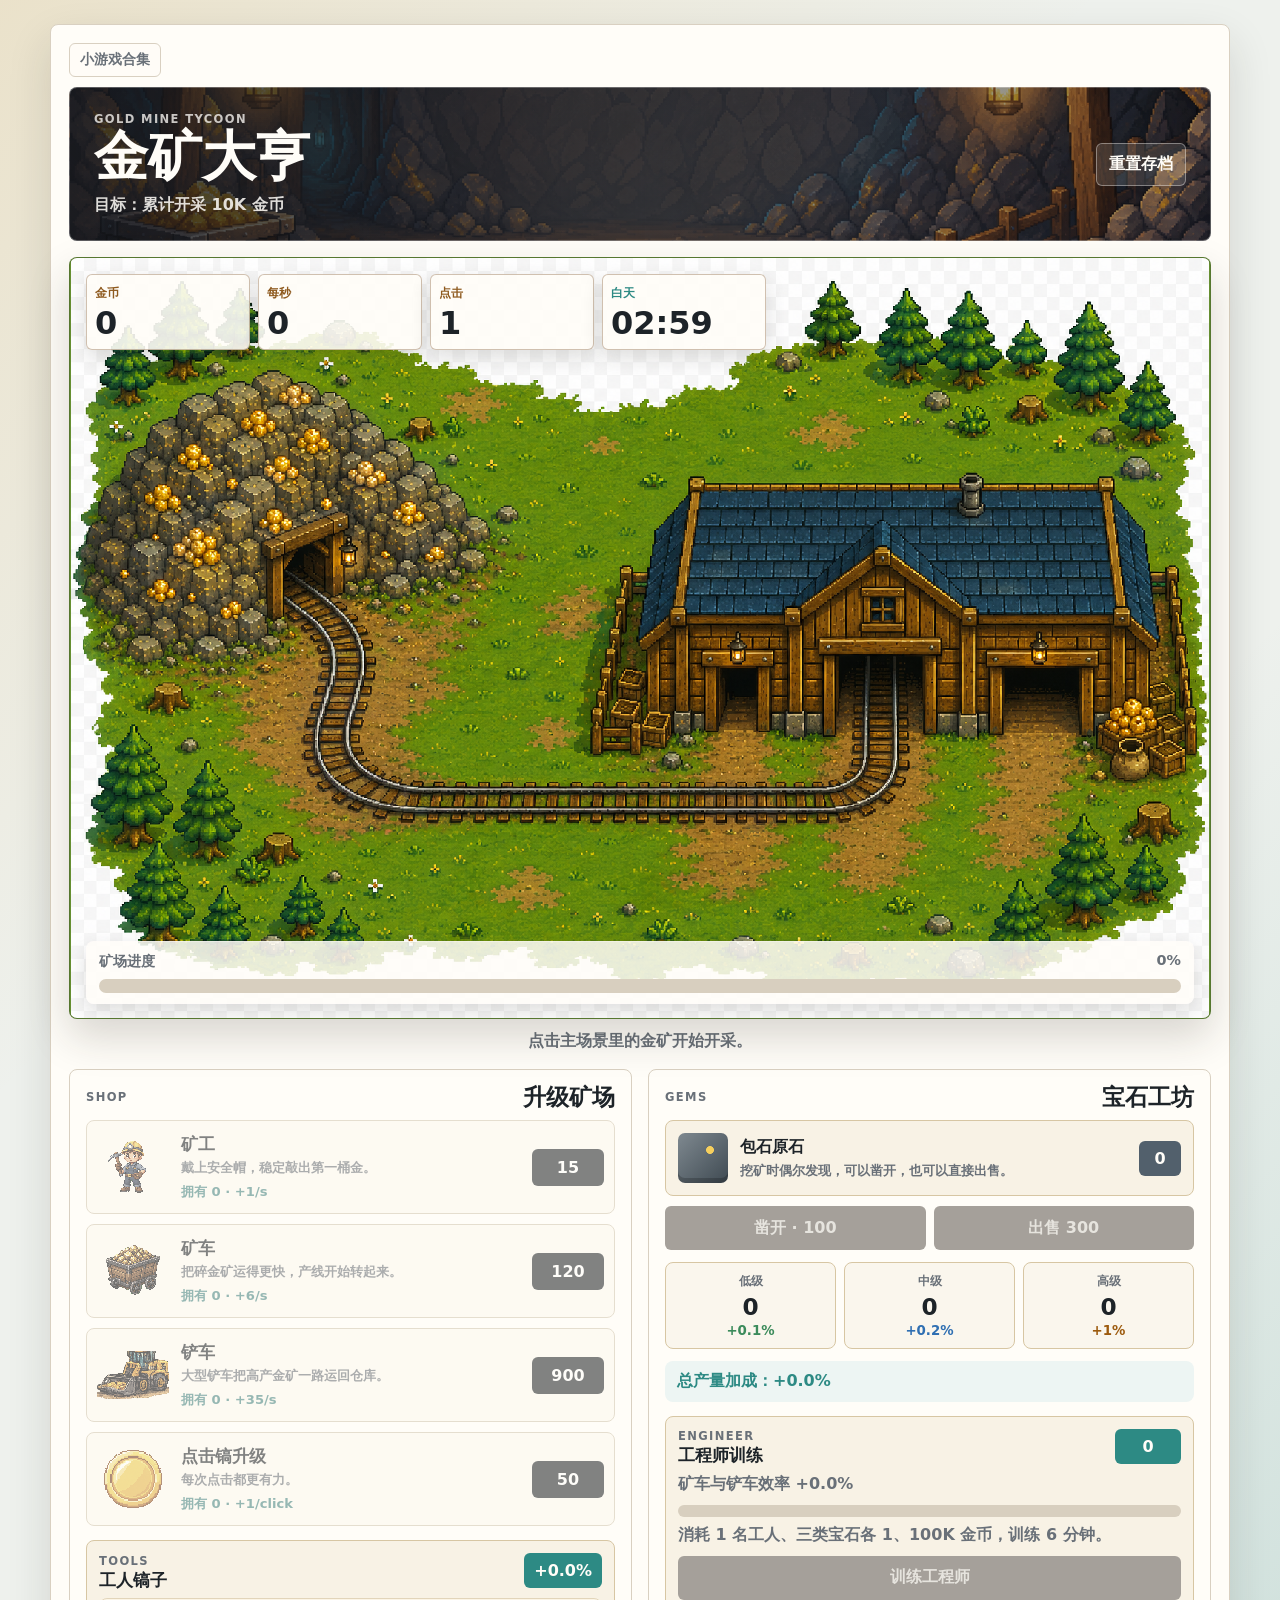
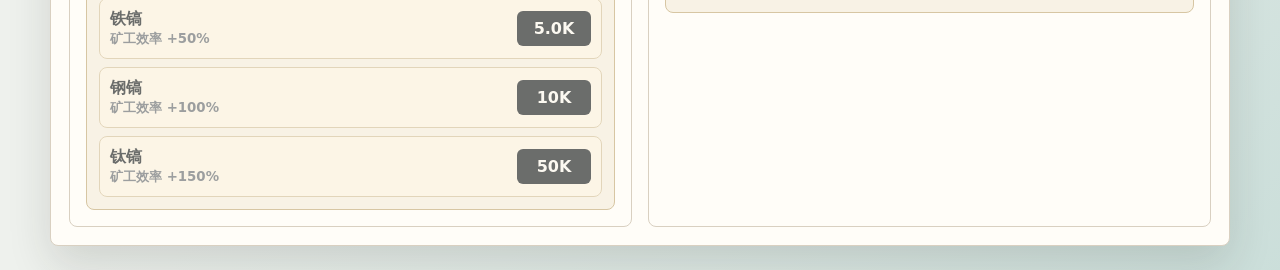
==== commit 1be0e88d: "Add gold mine day night progression" ====
--- a/gold.html
+++ b/gold.html
@@ -21,8 +21,8 @@
         <button id="resetSave" class="reset-save" type="button">重置存档</button>
       </section>
 
-      <section class="scene-panel" aria-label="金矿开采主场景">
-        <img class="scene-bg" src="assets/gold_new/main.png" alt="">
+      <section id="scenePanel" class="scene-panel" aria-label="金矿开采主场景">
+        <img id="sceneBg" class="scene-bg" src="assets/gold_new/main.png" alt="">
 
         <div class="scene-hud" aria-label="资源状态">
           <div class="resource">
@@ -36,6 +36,10 @@
           <div class="resource">
             <span>点击</span>
             <strong id="clickPower">1</strong>
+          </div>
+          <div class="resource cycle-resource">
+            <span id="cyclePhaseText">白天</span>
+            <strong id="cycleTimer">03:00</strong>
           </div>
         </div>
 
@@ -63,6 +67,17 @@
             <h2>升级矿场</h2>
           </div>
           <div id="shopList" class="shop-list"></div>
+
+          <section class="management-card" aria-label="工人镐子">
+            <div class="management-heading">
+              <div>
+                <p class="eyebrow">TOOLS</p>
+                <h3>工人镐子</h3>
+              </div>
+              <strong id="workerBoostText">+0%</strong>
+            </div>
+            <div id="pickaxeUpgradeList" class="upgrade-list"></div>
+          </section>
         </section>
 
         <section class="gem-panel" aria-label="宝石工坊">
@@ -104,6 +119,22 @@
           </div>
 
           <p class="gem-bonus">总产量加成：<strong id="gemBonusText">+0%</strong></p>
+
+          <section class="management-card engineer-card" aria-label="工程师训练">
+            <div class="management-heading">
+              <div>
+                <p class="eyebrow">ENGINEER</p>
+                <h3>工程师训练</h3>
+              </div>
+              <strong id="engineerCount">0</strong>
+            </div>
+            <p id="engineerBoostText" class="management-note">矿车与铲车效率 +0%</p>
+            <div class="training-progress" aria-label="训练进度">
+              <span id="trainingProgressBar"></span>
+            </div>
+            <p id="trainingStatus" class="management-note">消耗 1 名工人、三类宝石各 1、100K 金币，训练 6 分钟。</p>
+            <button id="trainEngineer" class="management-action" type="button">训练工程师</button>
+          </section>
         </section>
       </section>
     </main>
--- a/styles.css
+++ b/styles.css
@@ -1059,7 +1059,7 @@
   inset: 0;
   width: 100%;
   height: 100%;
-  object-fit: cover;
+  object-fit: contain;
   image-rendering: pixelated;
   user-select: none;
   pointer-events: none;
@@ -1071,9 +1071,9 @@
   left: 16px;
   top: 16px;
   display: grid;
-  grid-template-columns: repeat(3, minmax(86px, 1fr));
+  grid-template-columns: repeat(4, minmax(84px, 1fr));
   gap: 8px;
-  width: min(520px, calc(100% - 32px));
+  width: min(680px, calc(100% - 32px));
 }
 
 .scene-hud .resource {
@@ -1082,13 +1082,27 @@
   box-shadow: 0 8px 20px rgba(38, 35, 29, 0.14);
 }
 
+.scene-panel.is-night {
+  background: #14283a;
+}
+
+.scene-panel.is-night .scene-hud .resource,
+.scene-panel.is-night .scene-progress {
+  background: rgba(236, 243, 242, 0.86);
+  border-color: rgba(155, 187, 196, 0.38);
+}
+
+.cycle-resource span {
+  color: var(--teal);
+}
+
 .scene-mine-button {
   position: absolute;
   z-index: 10;
-  left: 3.2%;
-  top: 20.8%;
-  width: 33%;
-  height: 42%;
+  left: 3%;
+  top: 17%;
+  width: 32%;
+  height: 39%;
   border-radius: 48% 42% 34% 40%;
   background: transparent;
   cursor: pointer;
@@ -1154,21 +1168,21 @@
 }
 
 .actor-miner {
-  width: 6.6%;
+  width: 5.6%;
   animation-name: miner-route;
-  animation-duration: 12s;
+  animation-duration: 13s;
 }
 
 .actor-cart {
-  width: 9.2%;
+  width: 8.4%;
   animation-name: cart-route;
-  animation-duration: 13.5s;
+  animation-duration: 14.5s;
 }
 
 .actor-loader {
-  width: 11.8%;
+  width: 10.4%;
   animation-name: loader-route;
-  animation-duration: 15s;
+  animation-duration: 16s;
 }
 
 .actor-cart .actor-sprite,
@@ -1199,148 +1213,148 @@
 
 @keyframes miner-route {
   0% {
-    left: 18%;
-    top: 48%;
+    left: 21%;
+    top: 50%;
     opacity: 0;
     transform: scale(0.92);
   }
   6%,
   18% {
-    left: 21%;
-    top: 51%;
+    left: 24%;
+    top: 53%;
     opacity: 1;
     transform: scale(0.94) rotate(-3deg);
   }
   22% {
-    left: 25%;
-    top: 54%;
+    left: 29%;
+    top: 57%;
     transform: scale(0.96);
   }
   45% {
-    left: 44%;
-    top: 62%;
+    left: 45%;
+    top: 57%;
     transform: scale(1);
   }
   62%,
   70% {
-    left: 70%;
+    left: 53%;
     top: 54%;
     opacity: 1;
     transform: scale(0.95);
   }
   78% {
-    left: 48%;
-    top: 61%;
+    left: 44%;
+    top: 58%;
     transform: scale(0.98) scaleX(-1);
   }
   94% {
-    left: 22%;
-    top: 53%;
+    left: 27%;
+    top: 55%;
     opacity: 1;
     transform: scale(0.94) scaleX(-1);
   }
   100% {
-    left: 18%;
+    left: 21%;
+    top: 50%;
+    opacity: 0;
+    transform: scale(0.92) scaleX(-1);
+  }
+}
+
+@keyframes cart-route {
+  0% {
+    left: 20%;
     top: 48%;
     opacity: 0;
-    transform: scale(0.92) scaleX(-1);
-  }
-}
-
-@keyframes cart-route {
-  0% {
-    left: 17%;
-    top: 55%;
-    opacity: 0;
-    transform: scale(0.94);
+    transform: scale(0.9) rotate(15deg);
   }
   8%,
   18% {
-    left: 22%;
-    top: 57%;
+    left: 24%;
+    top: 58%;
     opacity: 1;
-    transform: scale(0.96);
+    transform: scale(0.94) rotate(5deg);
   }
   42% {
-    left: 42%;
-    top: 66%;
-    transform: scale(1);
+    left: 36%;
+    top: 70%;
+    transform: scale(0.98);
   }
   67%,
   75% {
     left: 68%;
+    top: 67%;
+    opacity: 1;
+    transform: scale(0.96) rotate(-8deg);
+  }
+  82% {
+    left: 49%;
+    top: 70%;
+    transform: scale(0.98) scaleX(-1);
+  }
+  96% {
+    left: 24%;
     top: 58%;
     opacity: 1;
-    transform: scale(0.96);
-  }
-  82% {
-    left: 47%;
-    top: 65%;
-    transform: scale(0.98) scaleX(-1);
-  }
-  96% {
-    left: 23%;
+    transform: scale(0.94) scaleX(-1) rotate(-4deg);
+  }
+  100% {
+    left: 20%;
+    top: 48%;
+    opacity: 0;
+    transform: scale(0.9) scaleX(-1) rotate(-15deg);
+  }
+}
+
+@keyframes loader-route {
+  0% {
+    left: 31%;
+    top: 58%;
+    opacity: 0;
+    transform: scale(0.92);
+  }
+  10%,
+  20% {
+    left: 35%;
+    top: 63%;
+    opacity: 1;
+    transform: scale(0.94);
+  }
+  48% {
+    left: 56%;
+    top: 70%;
+    transform: scale(0.98);
+  }
+  70%,
+  78% {
+    left: 86%;
     top: 58%;
     opacity: 1;
-    transform: scale(0.96) scaleX(-1);
+    transform: scale(0.94);
+  }
+  86% {
+    left: 62%;
+    top: 70%;
+    transform: scale(0.98) scaleX(-1);
+  }
+  96% {
+    left: 37%;
+    top: 64%;
+    opacity: 1;
+    transform: scale(0.94) scaleX(-1);
   }
   100% {
-    left: 17%;
-    top: 55%;
+    left: 31%;
+    top: 58%;
     opacity: 0;
-    transform: scale(0.94) scaleX(-1);
-  }
-}
-
-@keyframes loader-route {
-  0% {
-    left: 35%;
-    top: 65%;
-    opacity: 0;
-    transform: scale(0.95);
-  }
-  10%,
-  20% {
-    left: 38%;
-    top: 65%;
-    opacity: 1;
-    transform: scale(0.96);
-  }
-  48% {
-    left: 52%;
-    top: 68%;
-    transform: scale(1);
-  }
-  70%,
-  78% {
-    left: 68%;
-    top: 61%;
-    opacity: 1;
-    transform: scale(0.96);
-  }
-  86% {
-    left: 53%;
-    top: 68%;
-    transform: scale(1) scaleX(-1);
-  }
-  96% {
-    left: 39%;
-    top: 66%;
-    opacity: 1;
-    transform: scale(0.96) scaleX(-1);
-  }
-  100% {
-    left: 35%;
-    top: 65%;
-    opacity: 0;
-    transform: scale(0.95) scaleX(-1);
+    transform: scale(0.92) scaleX(-1);
   }
 }
 
 .scene-score-burst {
   position: absolute;
-  left: 22%;
-  top: 32%;
+  left: 21%;
+  top: 31%;
   color: #fff8c9;
   text-shadow: 0 2px 0 #8f5b20, 0 0 12px rgba(217, 155, 43, 0.65);
   font-size: clamp(1rem, 3.6vw, 1.7rem);
@@ -1352,8 +1366,8 @@
   --x: 0px;
   --y: -50px;
   position: absolute;
-  left: 22%;
-  top: 38%;
+  left: 21%;
+  top: 37%;
   width: clamp(18px, 3.2vw, 32px);
   height: clamp(18px, 3.2vw, 32px);
   object-fit: contain;
@@ -1399,6 +1413,124 @@
   min-height: 100%;
 }
 
+.management-card {
+  margin-top: 14px;
+  padding: 12px;
+  border: 1px solid #d7c6a3;
+  border-radius: 8px;
+  background: #f8f2e5;
+}
+
+.management-heading {
+  display: flex;
+  align-items: end;
+  justify-content: space-between;
+  gap: 12px;
+  margin-bottom: 10px;
+}
+
+.management-heading h3 {
+  margin: 0;
+  font-size: 1.05rem;
+  line-height: 1;
+}
+
+.management-heading > strong {
+  min-width: 66px;
+  padding: 8px 10px;
+  border-radius: 6px;
+  background: var(--teal);
+  color: #fffdf8;
+  text-align: center;
+  font-variant-numeric: tabular-nums;
+}
+
+.upgrade-list {
+  display: grid;
+  gap: 8px;
+}
+
+.upgrade-row {
+  display: flex;
+  align-items: center;
+  justify-content: space-between;
+  gap: 12px;
+  width: 100%;
+  min-height: 54px;
+  padding: 10px;
+  border: 1px solid #d7c6a3;
+  border-radius: 8px;
+  background: #fff8e8;
+  text-align: left;
+}
+
+.upgrade-row:not(:disabled):hover {
+  background: #fff2cf;
+}
+
+.upgrade-row:disabled {
+  opacity: 0.64;
+}
+
+.upgrade-row span,
+.upgrade-row strong,
+.upgrade-row small {
+  display: block;
+}
+
+.upgrade-row small,
+.management-note {
+  color: var(--muted);
+  font-weight: 800;
+}
+
+.upgrade-row em {
+  flex: 0 0 auto;
+  min-width: 74px;
+  padding: 8px 10px;
+  border-radius: 6px;
+  background: var(--ink);
+  color: #fffdf8;
+  text-align: center;
+  font-style: normal;
+  font-variant-numeric: tabular-nums;
+}
+
+.management-note {
+  margin: 8px 0 0;
+}
+
+.training-progress {
+  height: 12px;
+  margin-top: 10px;
+  overflow: hidden;
+  border-radius: 999px;
+  background: #d8cfbf;
+}
+
+.training-progress span {
+  display: block;
+  width: 0%;
+  height: 100%;
+  border-radius: inherit;
+  background: linear-gradient(90deg, var(--teal), var(--gold));
+  transition: width 180ms ease;
+}
+
+.management-action {
+  width: 100%;
+  min-height: 44px;
+  margin-top: 10px;
+  padding: 10px;
+  background: var(--ink);
+  color: #fffdf8;
+}
+
+.management-action:disabled {
+  background: #a5a09a;
+  color: rgba(255, 253, 248, 0.72);
+}
+
 @media (max-width: 760px) {
   .compact-hero {
     min-height: 210px;
@@ -1409,7 +1541,7 @@
     right: 8px;
     top: 8px;
     width: auto;
-    grid-template-columns: repeat(3, minmax(0, 1fr));
+    grid-template-columns: repeat(2, minmax(0, 1fr));
     gap: 5px;
   }
 
@@ -1429,10 +1561,10 @@
   }
 
   .scene-mine-button {
-    left: 1%;
-    top: 21%;
-    width: 39%;
-    height: 43%;
+    left: 2%;
+    top: 18%;
+    width: 37%;
+    height: 40%;
   }
 
   .scene-actor {
@@ -1460,20 +1592,20 @@
   }
 
   .actor-miner {
-    left: 34%;
-    top: 60%;
+    left: 44%;
+    top: 58%;
     transform: scale(0.96);
   }
 
   .actor-cart {
-    left: 44%;
-    top: 66%;
+    left: 58%;
+    top: 69%;
     transform: scale(0.98);
   }
 
   .actor-loader {
-    left: 54%;
-    top: 68%;
+    left: 74%;
+    top: 64%;
     transform: scale(1);
   }
 
